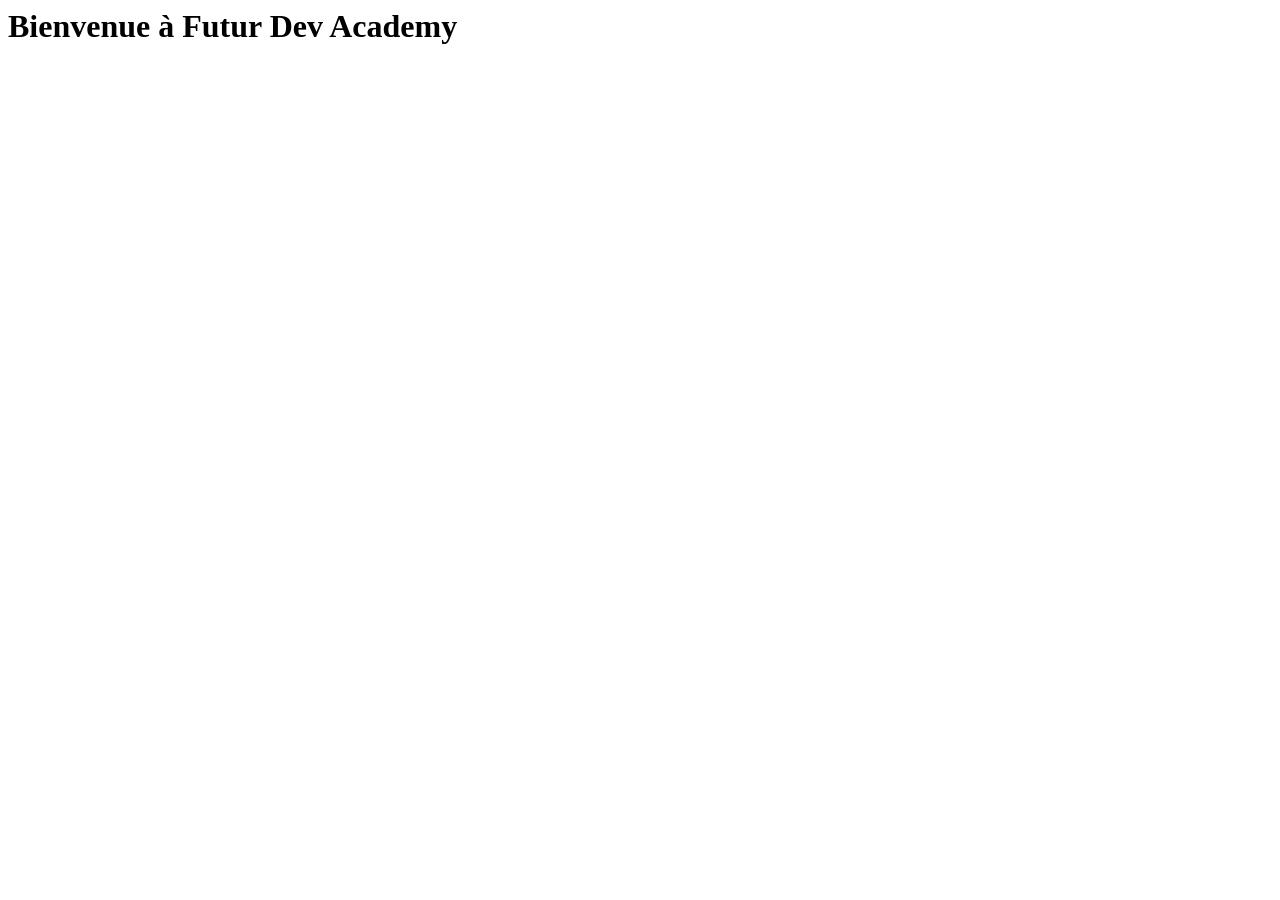
==== index.html @ dc6f379e "test" ====
<meta charset="UTF-8">
    <meta name="viewport" content="width=device-width, initial-scale=1.0">
    <title>Futur Dev Academy</title>
    <link rel="stylesheet" href="style.css">
</head>
<body>
    <h1>Bienvenue à Futur Dev Academy</h1>
    <script src="main.Js" ></script>
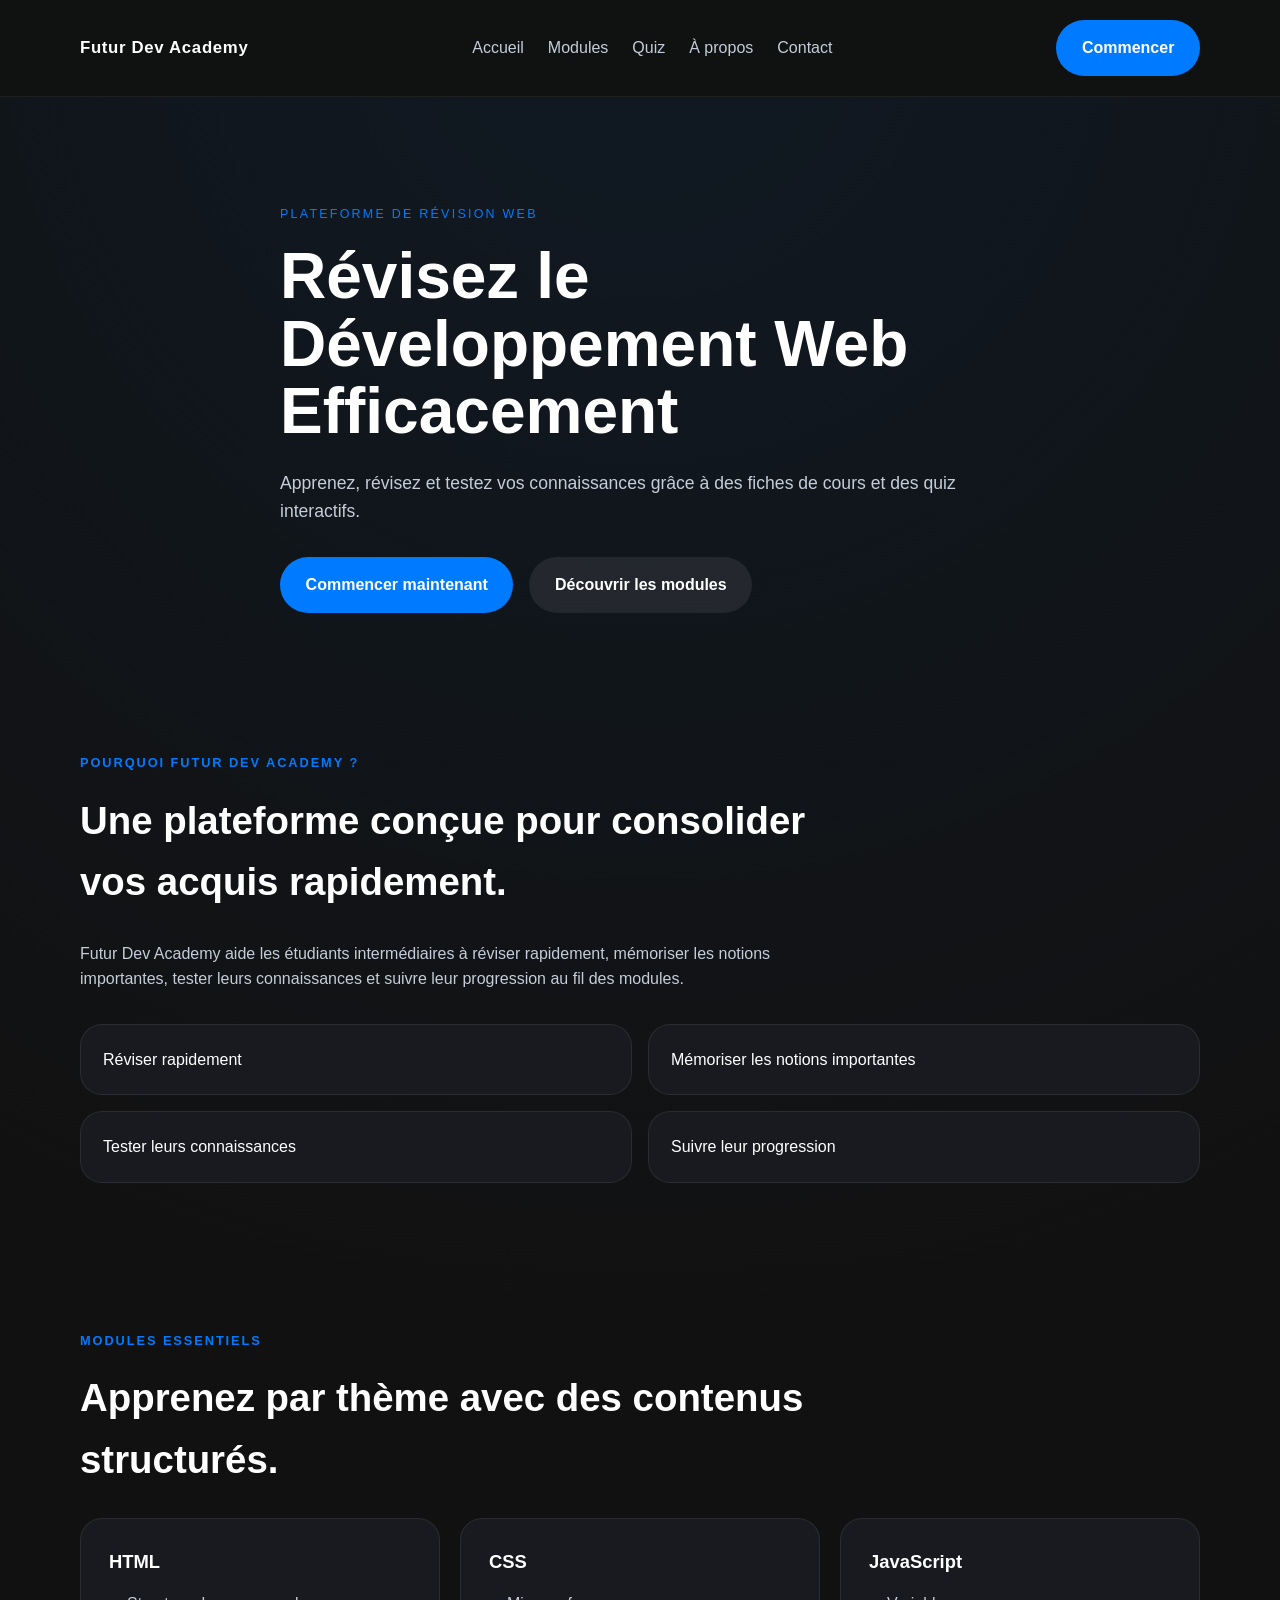
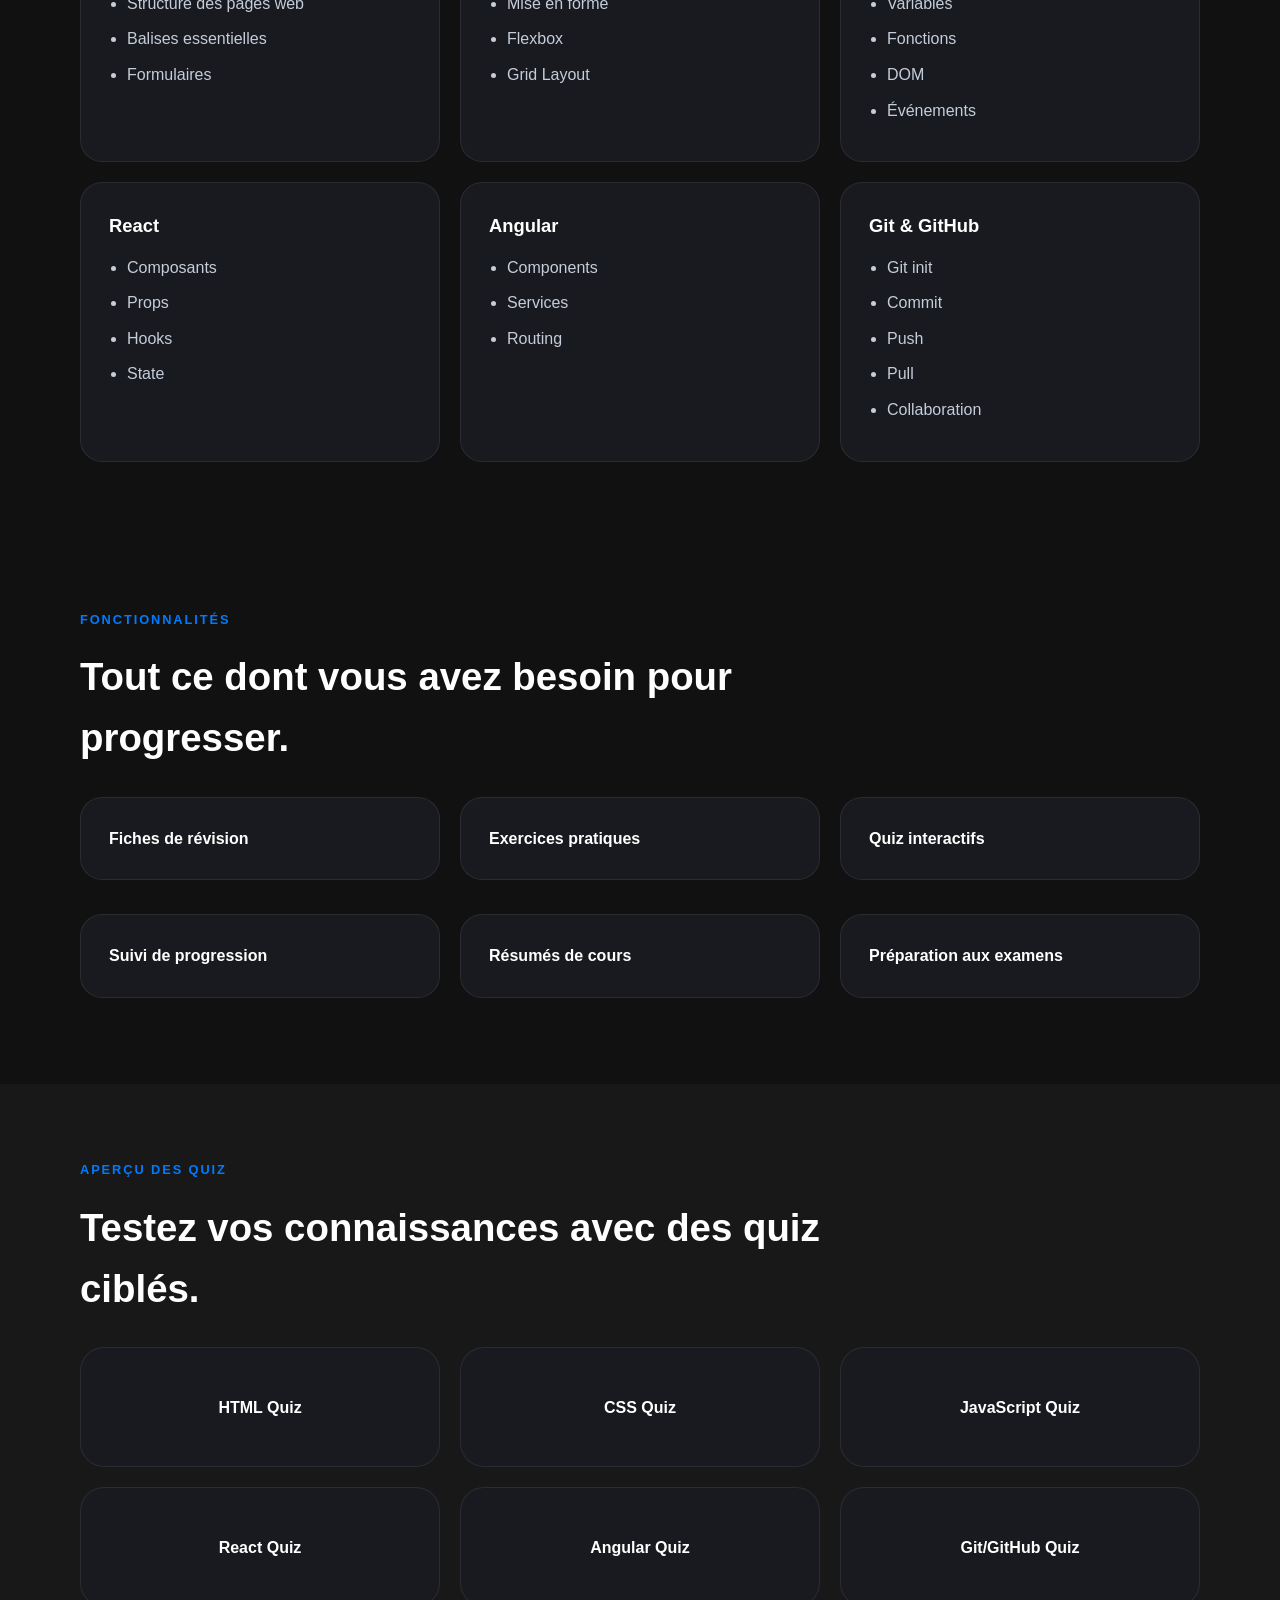
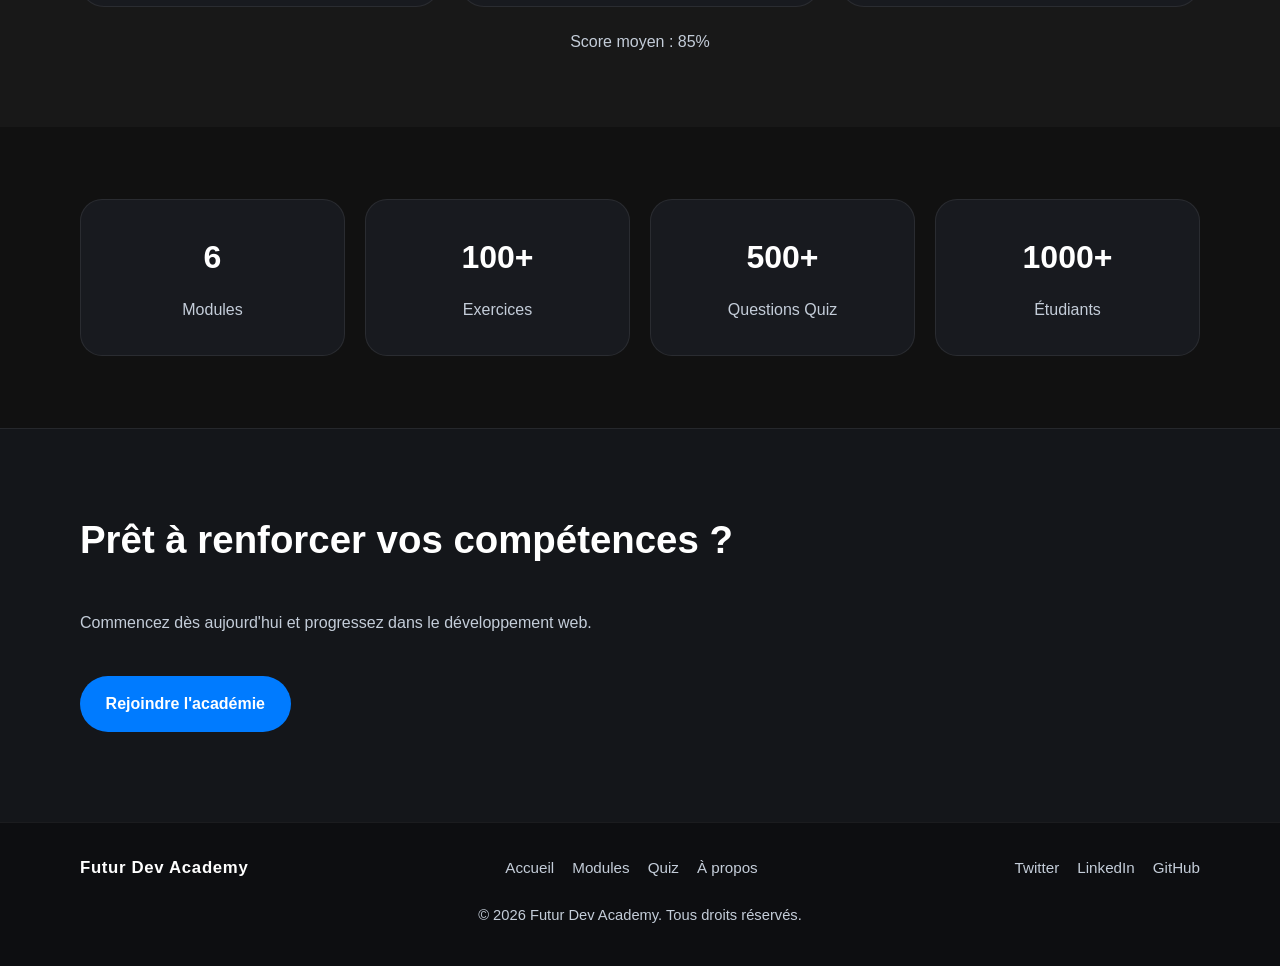
==== commit 6d98a7ff: "update" ====
--- a/index.html
+++ b/index.html
@@ -1,8 +1,207 @@
+<!DOCTYPE html>
+<html lang="fr">
+<head>
     <meta charset="UTF-8">
     <meta name="viewport" content="width=device-width, initial-scale=1.0">
     <title>Futur Dev Academy</title>
     <link rel="stylesheet" href="style.css">
 </head>
 <body>
-    <h1>Bienvenue à Futur Dev Academy</h1>
-    <script src="main.Js" ></script>+    <!-- Header principal de la page -->
+    <header class="site-header">
+        <div class="container header-inner">
+            <a href="#accueil" class="brand">Futur Dev Academy</a>
+            <nav class="main-nav" aria-label="Menu principal">
+                <a href="#accueil">Accueil</a>
+                <a href="#modules">Modules</a>
+                <a href="#quiz">Quiz</a>
+                <a href="#presentation">À propos</a>
+                <a href="#contact">Contact</a>
+            </nav>
+            <a href="#cta" class="btn btn-primary header-btn">Commencer</a>
+        </div>
+    </header>
+
+    <main>
+        <!-- Section héros avec message principal et boutons d'action -->
+        <section class="hero" id="accueil">
+            <div class="container hero-content">
+                <p class="eyebrow">Plateforme de révision web</p>
+                <h1>Révisez le Développement Web Efficacement</h1>
+                <p class="hero-text">Apprenez, révisez et testez vos connaissances grâce à des fiches de cours et des quiz interactifs.</p>
+                <div class="hero-actions">
+                    <a href="#cta" class="btn btn-primary">Commencer maintenant</a>
+                    <a href="#modules" class="btn btn-secondary">Découvrir les modules</a>
+                </div>
+            </div>
+        </section>
+
+        <!-- Section de présentation de la plateforme -->
+        <section class="presentation" id="presentation">
+            <div class="container section-block">
+                <div class="section-header">
+                    <span class="section-label">Pourquoi Futur Dev Academy ?</span>
+                    <h2>Une plateforme conçue pour consolider vos acquis rapidement.</h2>
+                </div>
+                <p class="section-description">Futur Dev Academy aide les étudiants intermédiaires à réviser rapidement, mémoriser les notions importantes, tester leurs connaissances et suivre leur progression au fil des modules.</p>
+                <div class="feature-list">
+                    <div class="feature-item">Réviser rapidement</div>
+                    <div class="feature-item">Mémoriser les notions importantes</div>
+                    <div class="feature-item">Tester leurs connaissances</div>
+                    <div class="feature-item">Suivre leur progression</div>
+                </div>
+            </div>
+        </section>
+
+        <!-- Section des modules proposés -->
+        <section class="modules" id="modules">
+            <div class="container section-block">
+                <div class="section-header">
+                    <span class="section-label">Modules essentiels</span>
+                    <h2>Apprenez par thème avec des contenus structurés.</h2>
+                </div>
+                <div class="module-grid">
+                    <article class="module-card">
+                        <h3>HTML</h3>
+                        <ul>
+                            <li>Structure des pages web</li>
+                            <li>Balises essentielles</li>
+                            <li>Formulaires</li>
+                        </ul>
+                    </article>
+                    <article class="module-card">
+                        <h3>CSS</h3>
+                        <ul>
+                            <li>Mise en forme</li>
+                            <li>Flexbox</li>
+                            <li>Grid Layout</li>
+                        </ul>
+                    </article>
+                    <article class="module-card">
+                        <h3>JavaScript</h3>
+                        <ul>
+                            <li>Variables</li>
+                            <li>Fonctions</li>
+                            <li>DOM</li>
+                            <li>Événements</li>
+                        </ul>
+                    </article>
+                    <article class="module-card">
+                        <h3>React</h3>
+                        <ul>
+                            <li>Composants</li>
+                            <li>Props</li>
+                            <li>Hooks</li>
+                            <li>State</li>
+                        </ul>
+                    </article>
+                    <article class="module-card">
+                        <h3>Angular</h3>
+                        <ul>
+                            <li>Components</li>
+                            <li>Services</li>
+                            <li>Routing</li>
+                        </ul>
+                    </article>
+                    <article class="module-card">
+                        <h3>Git &amp; GitHub</h3>
+                        <ul>
+                            <li>Git init</li>
+                            <li>Commit</li>
+                            <li>Push</li>
+                            <li>Pull</li>
+                            <li>Collaboration</li>
+                        </ul>
+                    </article>
+                </div>
+            </div>
+        </section>
+
+        <section class="features" id="fonctionnalites">
+            <div class="container section-block">
+                <div class="section-header">
+                    <span class="section-label">Fonctionnalités</span>
+                    <h2>Tout ce dont vous avez besoin pour progresser.</h2>
+                </div>
+                <div class="feature-grid">
+                    <article class="feature-card">Fiches de révision</article>
+                    <article class="feature-card">Exercices pratiques</article>
+                    <article class="feature-card">Quiz interactifs</article>
+                    <article class="feature-card">Suivi de progression</article>
+                    <article class="feature-card">Résumés de cours</article>
+                    <article class="feature-card">Préparation aux examens</article>
+                </div>
+            </div>
+        </section>
+
+        <!-- Section d'aperçu des quiz disponibles -->
+        <section class="quiz" id="quiz">
+            <div class="container section-block">
+                <div class="section-header">
+                    <span class="section-label">Aperçu des quiz</span>
+                    <h2>Testez vos connaissances avec des quiz ciblés.</h2>
+                </div>
+                <div class="quiz-grid">
+                    <article class="quiz-card">HTML Quiz</article>
+                    <article class="quiz-card">CSS Quiz</article>
+                    <article class="quiz-card">JavaScript Quiz</article>
+                    <article class="quiz-card">React Quiz</article>
+                    <article class="quiz-card">Angular Quiz</article>
+                    <article class="quiz-card">Git/GitHub Quiz</article>
+                </div>
+                <div class="quiz-score">Score moyen : 85%</div>
+            </div>
+        </section>
+
+        <section class="stats" id="statistiques">
+            <div class="container section-block">
+                <div class="stats-grid">
+                    <div class="stat-card">
+                        <strong>6</strong>
+                        <span>Modules</span>
+                    </div>
+                    <div class="stat-card">
+                        <strong>100+</strong>
+                        <span>Exercices</span>
+                    </div>
+                    <div class="stat-card">
+                        <strong>500+</strong>
+                        <span>Questions Quiz</span>
+                    </div>
+                    <div class="stat-card">
+                        <strong>1000+</strong>
+                        <span>Étudiants</span>
+                    </div>
+                </div>
+            </div>
+        </section>
+
+        <!-- Section d'appel à l'action finale -->
+        <section class="cta" id="cta">
+            <div class="container cta-block">
+                <h2>Prêt à renforcer vos compétences ?</h2>
+                <p>Commencez dès aujourd'hui et progressez dans le développement web.</p>
+                <a href="#modules" class="btn btn-primary">Rejoindre l'académie</a>
+            </div>
+        </section>
+    </main>
+
+    <footer class="site-footer" id="contact">
+        <div class="container footer-inner">
+            <div class="footer-brand">Futur Dev Academy</div>
+            <div class="footer-links">
+                <a href="#accueil">Accueil</a>
+                <a href="#modules">Modules</a>
+                <a href="#quiz">Quiz</a>
+                <a href="#presentation">À propos</a>
+            </div>
+            <div class="footer-social">
+                <a href="#">Twitter</a>
+                <a href="#">LinkedIn</a>
+                <a href="#">GitHub</a>
+            </div>
+        </div>
+        <p class="footer-copy">© 2026 Futur Dev Academy. Tous droits réservés.</p>
+    </footer>
+</body>
+</html>
--- a/style.css
+++ b/style.css
@@ -0,0 +1,400 @@
+/* Futur Dev Academy - Styles globaux */
+:root {
+    color-scheme: dark;
+    --bg: #111;
+    --surface: #181a1f;
+    --surface-alt: #14161a;
+    --text: #ffffff;
+    --muted: #c4cdd9;
+    --primary: #007bff;
+    --border: rgba(255, 255, 255, 0.08);
+    --radius: 22px;
+}
+
+* {
+    box-sizing: border-box;
+}
+
+html {
+    scroll-behavior: smooth;
+}
+
+body {
+    margin: 0;
+    font-family: Inter, "Segoe UI", Roboto, Arial, sans-serif;
+    background: radial-gradient(circle at top, rgba(0, 123, 255, 0.08), transparent 32%), var(--bg);
+    color: var(--text);
+    line-height: 1.6;
+}
+
+img {
+    max-width: 100%;
+    display: block;
+}
+
+.container {
+    width: min(1120px, calc(100% - 32px));
+    margin: 0 auto;
+}
+
+button,
+a {
+    text-decoration: none;
+}
+
+.site-header {
+    position: sticky;
+    top: 0;
+    z-index: 10;
+    background: rgba(17, 17, 17, 0.95);
+    border-bottom: 1px solid rgba(255, 255, 255, 0.06);
+}
+
+.header-inner {
+    display: flex;
+    align-items: center;
+    justify-content: space-between;
+    gap: 24px;
+    padding: 20px 0;
+}
+
+.brand,
+.footer-brand {
+    font-weight: 700;
+    letter-spacing: 0.04em;
+    color: var(--text);
+    font-size: 1.05rem;
+}
+
+.main-nav {
+    display: flex;
+    gap: 24px;
+    flex-wrap: wrap;
+}
+
+.main-nav a {
+    color: var(--muted);
+    font-weight: 500;
+}
+
+.main-nav a:hover {
+    color: var(--text);
+}
+
+.header-btn,
+.btn {
+    display: inline-flex;
+    align-items: center;
+    justify-content: center;
+    border: none;
+    border-radius: 999px;
+    padding: 0.95rem 1.6rem;
+    font-weight: 600;
+    transition: transform 0.2s ease, background 0.2s ease, color 0.2s ease;
+}
+
+.btn:hover {
+    transform: translateY(-1px);
+}
+
+.btn-primary {
+    background: var(--primary);
+    color: #fff;
+}
+
+.btn-secondary {
+    background: rgba(255, 255, 255, 0.08);
+    color: var(--text);
+}
+
+.hero {
+    padding: 96px 0 64px;
+}
+
+.hero-content {
+    max-width: 720px;
+}
+
+.eyebrow {
+    display: inline-flex;
+    margin-bottom: 18px;
+    color: var(--primary);
+    text-transform: uppercase;
+    letter-spacing: 0.18em;
+    font-size: 0.78rem;
+}
+
+.hero h1 {
+    margin: 0 0 24px;
+    font-size: clamp(2.5rem, 5vw, 4rem);
+    line-height: 1.05;
+}
+
+.hero-text {
+    max-width: 700px;
+    color: var(--muted);
+    font-size: 1.1rem;
+    margin-bottom: 32px;
+}
+
+.hero-actions {
+    display: flex;
+    flex-wrap: wrap;
+    gap: 16px;
+}
+
+.section-block {
+    padding: 72px 0;
+}
+
+.section-header {
+    max-width: 760px;
+    margin-bottom: 28px;
+}
+
+.section-label {
+    display: inline-flex;
+    margin-bottom: 16px;
+    color: var(--primary);
+    font-weight: 700;
+    letter-spacing: 0.15em;
+    text-transform: uppercase;
+    font-size: 0.8rem;
+}
+
+.section-header h2 {
+    margin: 0;
+    font-size: clamp(1.8rem, 3vw, 2.8rem);
+}
+
+.section-description {
+    max-width: 720px;
+    color: var(--muted);
+    font-size: 1rem;
+}
+
+.feature-list {
+    display: grid;
+    grid-template-columns: repeat(2, minmax(0, 1fr));
+    gap: 16px;
+    margin-top: 32px;
+}
+
+.feature-item {
+    background: var(--surface);
+    padding: 22px;
+    border: 1px solid var(--border);
+    border-radius: var(--radius);
+}
+
+.module-grid,
+.feature-grid,
+.quiz-grid,
+.stats-grid {
+    display: grid;
+    gap: 20px;
+}
+
+.module-grid {
+    grid-template-columns: repeat(3, minmax(0, 1fr));
+}
+
+.module-card,
+.feature-card,
+.quiz-card,
+.stat-card {
+    background: var(--surface);
+    border: 1px solid var(--border);
+    border-radius: var(--radius);
+    padding: 28px;
+}
+
+.module-card h3,
+.feature-card,
+.quiz-card h3,
+.stat-card strong {
+    margin: 0 0 14px;
+}
+
+.module-card h3 {
+    font-size: 1.15rem;
+}
+
+.module-card ul {
+    margin: 0;
+    padding-left: 18px;
+    color: var(--muted);
+}
+
+.module-card li {
+    margin-bottom: 10px;
+}
+
+.feature-card,
+.quiz-card {
+    font-weight: 600;
+    color: var(--text);
+}
+
+.feature-grid {
+    grid-template-columns: repeat(3, minmax(0, 1fr));
+}
+
+.quiz {
+    background: rgba(255, 255, 255, 0.03);
+}
+
+.quiz-grid {
+    grid-template-columns: repeat(3, minmax(0, 1fr));
+}
+
+.quiz-card {
+    min-height: 120px;
+    display: grid;
+    place-items: center;
+    text-align: center;
+    border-radius: 24px;
+}
+
+.quiz-score {
+    margin-top: 22px;
+    color: var(--muted);
+    font-size: 1rem;
+    text-align: center;
+}
+
+.stats {
+    padding-top: 0;
+}
+
+.stats-grid {
+    grid-template-columns: repeat(4, minmax(0, 1fr));
+}
+
+.stat-card {
+    padding: 32px;
+    text-align: center;
+}
+
+.stat-card strong {
+    display: block;
+    font-size: 2rem;
+    color: var(--text);
+}
+
+.stat-card span {
+    color: var(--muted);
+    margin-top: 10px;
+    display: block;
+}
+
+.cta {
+    padding: 80px 0 90px;
+    background: var(--surface-alt);
+    border-top: 1px solid var(--border);
+}
+
+.cta-block {
+    display: grid;
+    gap: 24px;
+    justify-items: start;
+    align-items: center;
+}
+
+.cta-block h2 {
+    margin: 0;
+    font-size: clamp(2rem, 3vw, 2.6rem);
+}
+
+.cta-block p {
+    max-width: 620px;
+    color: var(--muted);
+}
+
+.site-footer {
+    background: #0d0e11;
+    border-top: 1px solid rgba(255, 255, 255, 0.06);
+    padding: 32px 0 24px;
+}
+
+.footer-inner {
+    display: flex;
+    align-items: center;
+    justify-content: space-between;
+    gap: 24px;
+    flex-wrap: wrap;
+}
+
+.footer-links,
+.footer-social {
+    display: flex;
+    gap: 18px;
+    flex-wrap: wrap;
+}
+
+.footer-links a,
+.footer-social a {
+    color: var(--muted);
+    font-size: 0.95rem;
+}
+
+.footer-links a:hover,
+.footer-social a:hover {
+    color: var(--text);
+}
+
+.footer-copy {
+    margin-top: 22px;
+    color: var(--muted);
+    font-size: 0.92rem;
+    text-align: center;
+}
+
+@media (max-width: 960px) {
+    .module-grid,
+    .feature-grid,
+    .quiz-grid {
+        grid-template-columns: repeat(2, minmax(0, 1fr));
+    }
+
+    .stats-grid {
+        grid-template-columns: repeat(2, minmax(0, 1fr));
+    }
+}
+
+@media (max-width: 720px) {
+    .header-inner {
+        flex-direction: column;
+        align-items: stretch;
+    }
+
+    .main-nav {
+        justify-content: center;
+    }
+
+    .hero {
+        padding-top: 72px;
+    }
+
+    .feature-list,
+    .module-grid,
+    .feature-grid,
+    .quiz-grid,
+    .stats-grid {
+        grid-template-columns: 1fr;
+    }
+
+    .hero-actions {
+        flex-direction: column;
+        align-items: stretch;
+    }
+
+    .btn {
+        width: 100%;
+    }
+
+    .cta-block {
+        text-align: center;
+        justify-items: center;
+    }
+}
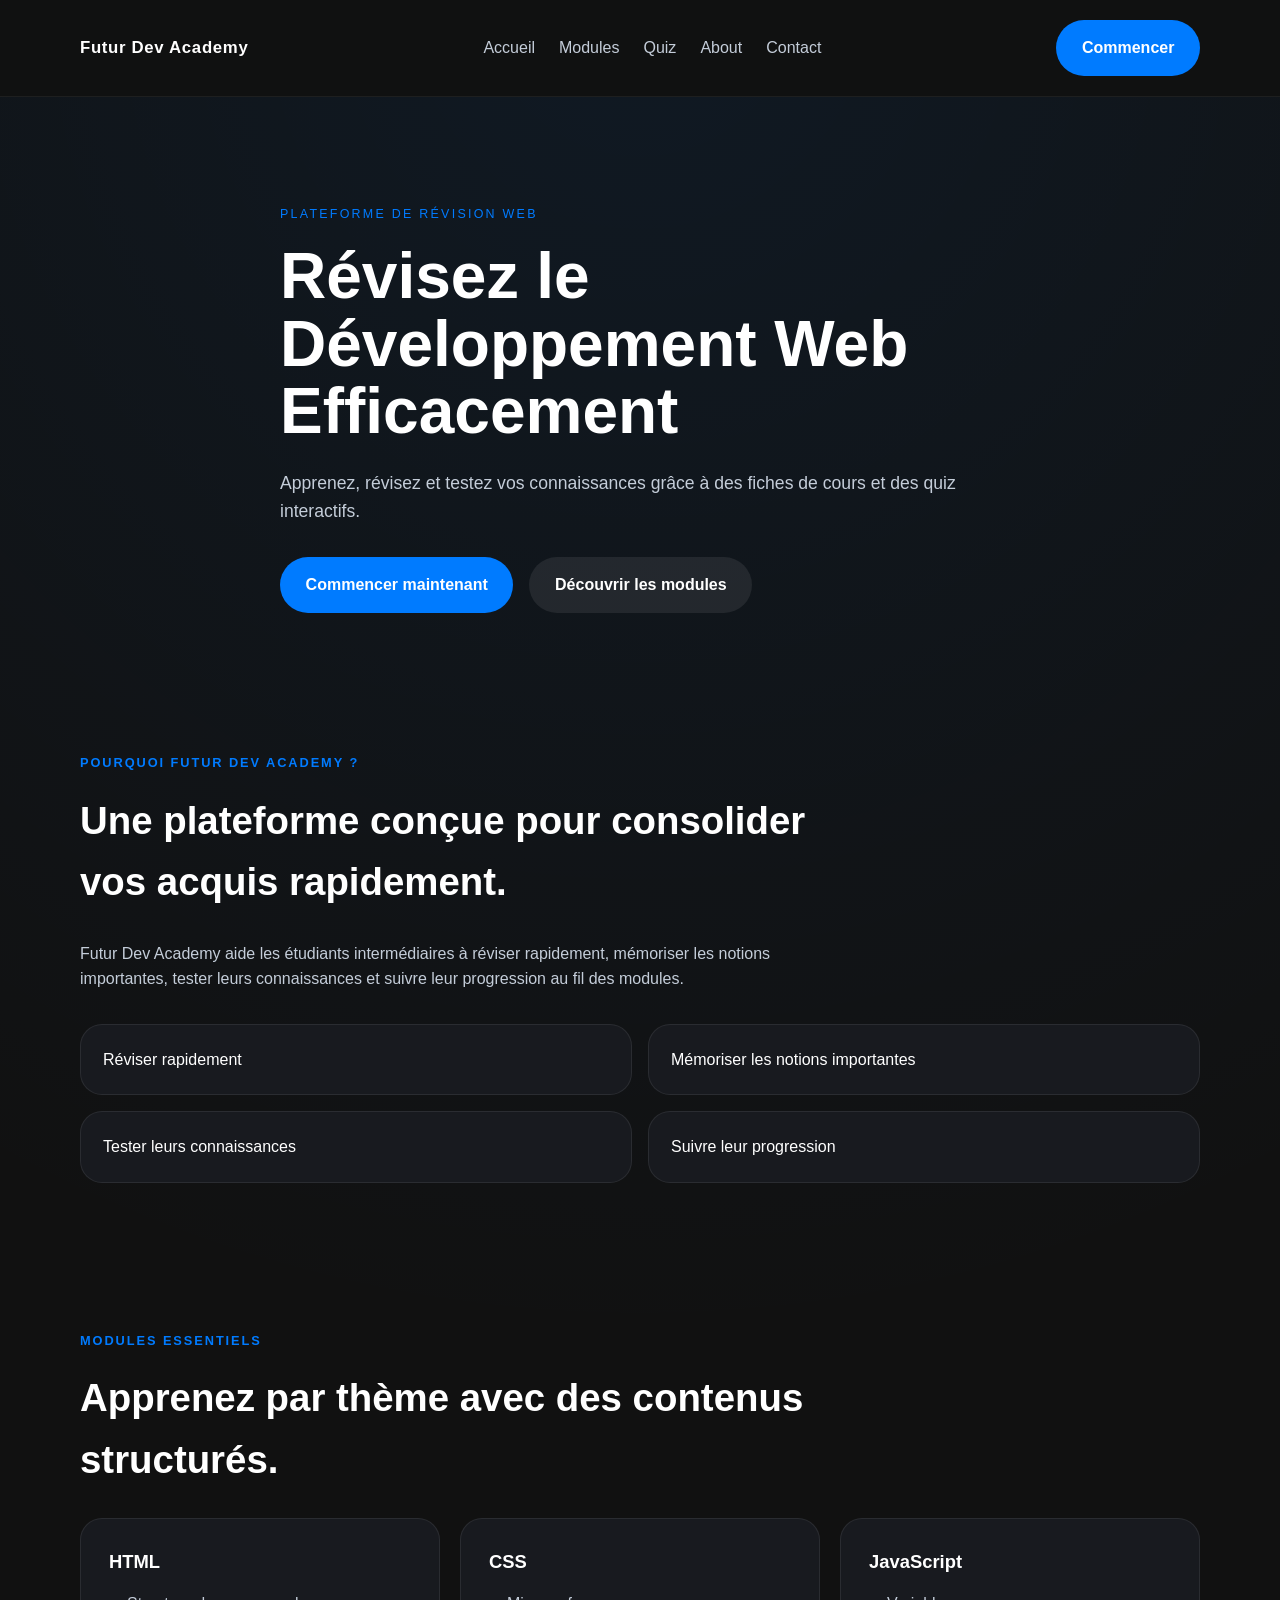
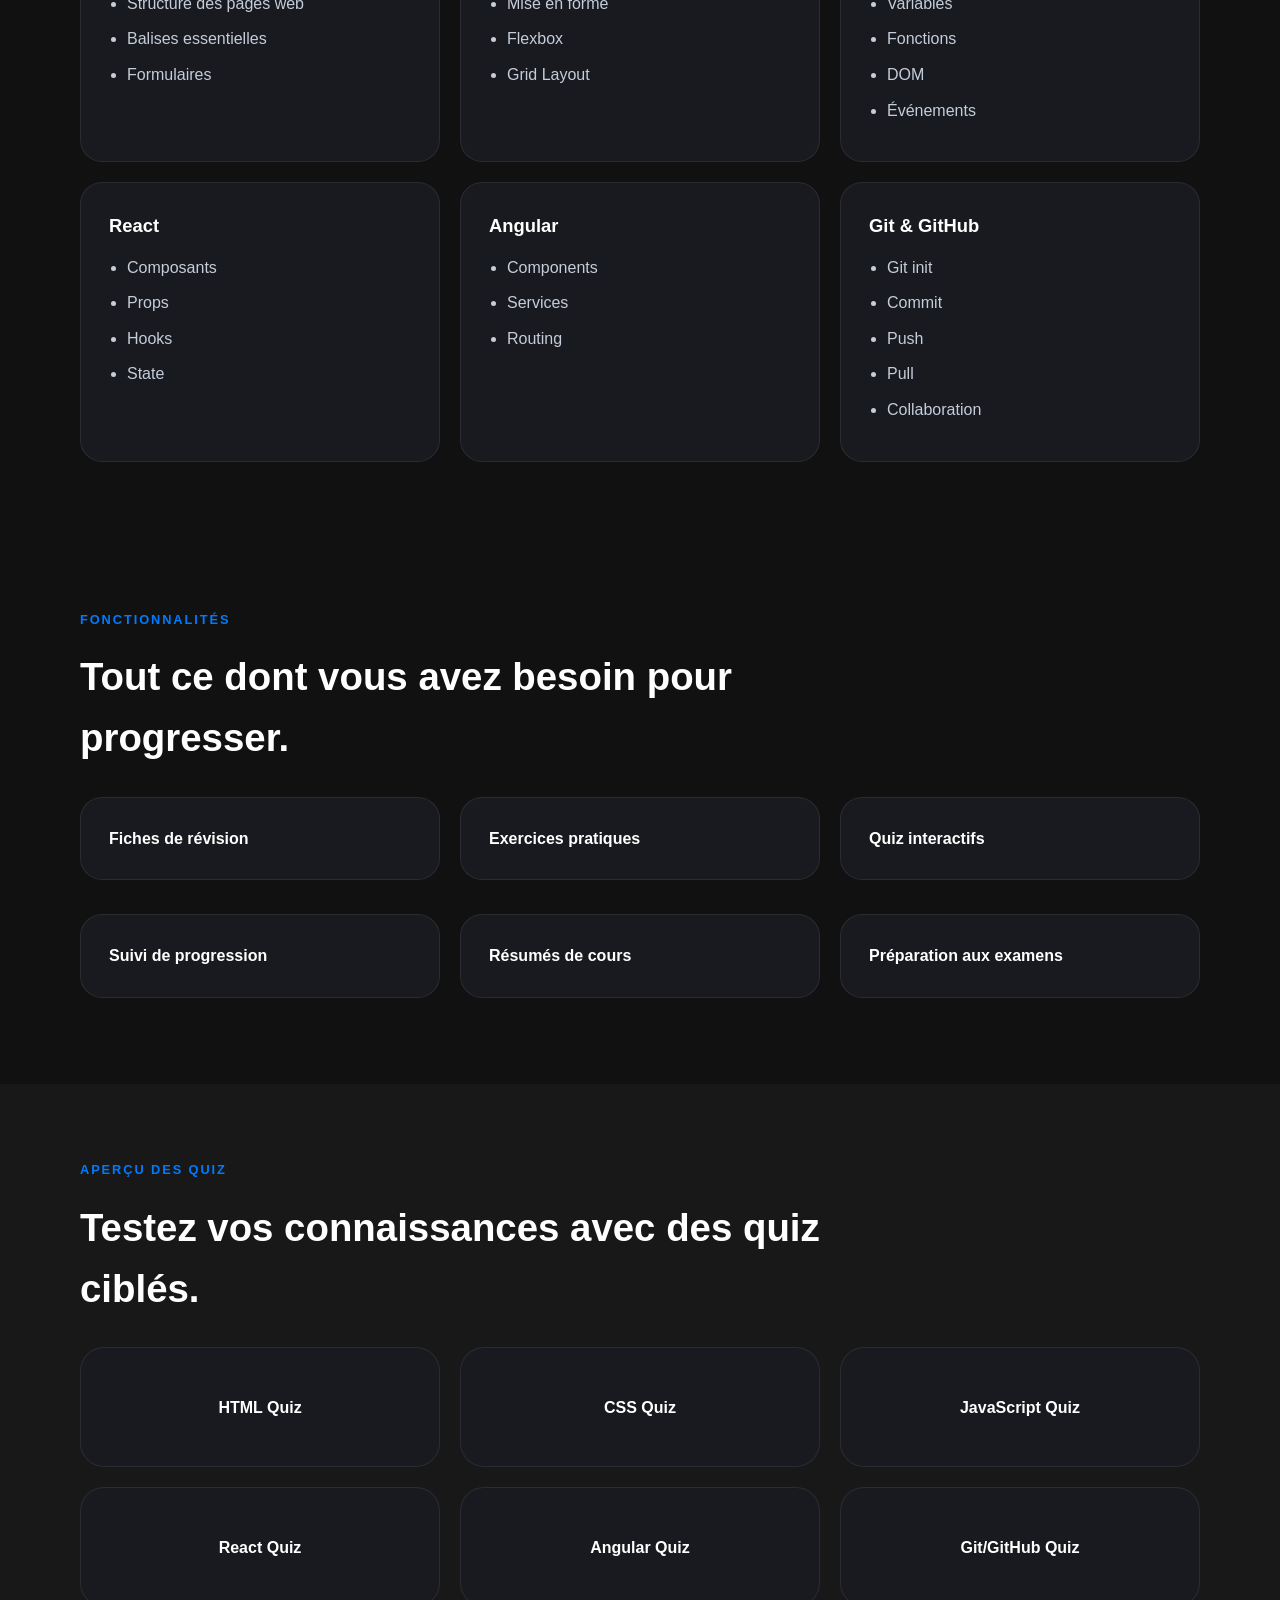
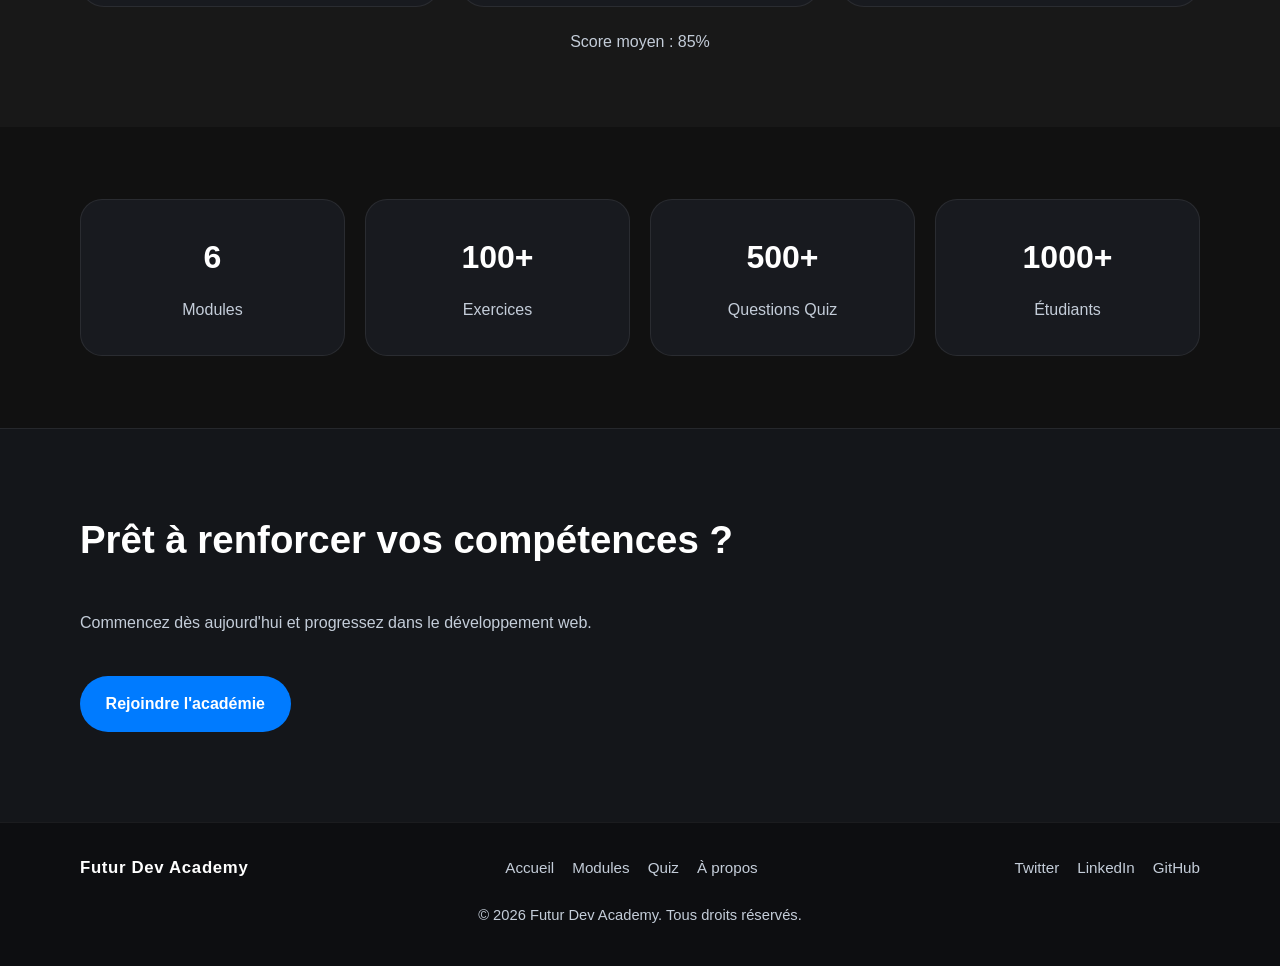
==== commit fb547f21: "test termux" ====
--- a/index.html
+++ b/index.html
@@ -9,13 +9,12 @@
 <body>
     <!-- Header principal de la page -->
     <header class="site-header">
-        <div class="container header-inner">
-            <a href="#accueil" class="brand">Futur Dev Academy</a>
+        <div class="container header-inner">            <a href="#accueil" class="brand">Futur Dev Academy</a>
             <nav class="main-nav" aria-label="Menu principal">
                 <a href="#accueil">Accueil</a>
                 <a href="#modules">Modules</a>
                 <a href="#quiz">Quiz</a>
-                <a href="#presentation">À propos</a>
+                <a href="#presentation">About</a>
                 <a href="#contact">Contact</a>
             </nav>
             <a href="#cta" class="btn btn-primary header-btn">Commencer</a>
@@ -181,7 +180,7 @@
             <div class="container cta-block">
                 <h2>Prêt à renforcer vos compétences ?</h2>
                 <p>Commencez dès aujourd'hui et progressez dans le développement web.</p>
-                <a href="#modules" class="btn btn-primary">Rejoindre l'académie</a>
+                <a href="choix.html" class="btn btn-primary">Rejoindre l'académie</a>
             </div>
         </section>
     </main>
@@ -204,4 +203,4 @@
         <p class="footer-copy">© 2026 Futur Dev Academy. Tous droits réservés.</p>
     </footer>
 </body>
-</html>+</html>
--- a/style.css
+++ b/style.css
@@ -350,6 +350,123 @@
     text-align: center;
 }
 
+/* Styles pour la page de choix (choix.html) */
+
+.choice-grid {
+    display: grid;
+    grid-template-columns: repeat(3, minmax(0, 1fr));
+    gap: 24px;
+}
+
+.choice-card {
+    background: var(--surface);
+    border: 2px solid var(--border);
+    border-radius: var(--radius);
+    padding: 32px 24px;
+    cursor: pointer;
+    transition: all 0.3s ease;
+    display: flex;
+    flex-direction: column;
+    gap: 14px;
+}
+
+.choice-card:hover {
+    border-color: var(--primary);
+    transform: translateY(-6px);
+    box-shadow: 0 12px 32px rgba(0, 123, 255, 0.12);
+}
+
+.choice-icon {
+    font-size: 2.8rem;
+    line-height: 1;
+}
+
+.choice-card h3 {
+    margin: 0;
+    font-size: 1.2rem;
+    color: var(--text);
+}
+
+.choice-description {
+    margin: 0;
+    color: var(--muted);
+    font-size: 0.95rem;
+    line-height: 1.5;
+}
+
+.choice-details {
+    display: flex;
+    flex-direction: column;
+    gap: 6px;
+    margin-top: 12px;
+    padding-top: 12px;
+    border-top: 1px solid var(--border);
+}
+
+.choice-details span {
+    font-size: 0.85rem;
+    color: var(--muted);
+}
+
+.module-selection-grid {
+    display: grid;
+    grid-template-columns: repeat(3, minmax(0, 1fr));
+    gap: 14px;
+}
+
+.module-selection-card {
+    background: var(--surface);
+    border: 1px solid var(--border);
+    border-radius: 14px;
+    padding: 18px 20px;
+    display: flex;
+    align-items: center;
+    justify-content: space-between;
+    transition: all 0.2s ease;
+    color: var(--text);
+}
+
+.module-selection-card:hover {
+    background: rgba(0, 123, 255, 0.08);
+    border-color: var(--primary);
+    transform: translateX(4px);
+}
+
+.module-name {
+    font-weight: 600;
+}
+
+.module-arrow {
+    color: var(--primary);
+    font-weight: 700;
+}
+
+.tips-grid {
+    display: grid;
+    grid-template-columns: repeat(3, minmax(0, 1fr));
+    gap: 20px;
+}
+
+.tip-card {
+    background: var(--surface);
+    border: 1px solid var(--border);
+    border-radius: var(--radius);
+    padding: 24px;
+}
+
+.tip-card h4 {
+    margin: 0 0 12px;
+    font-size: 1.1rem;
+    color: var(--text);
+}
+
+.tip-card p {
+    margin: 0;
+    color: var(--muted);
+    font-size: 0.95rem;
+    line-height: 1.6;
+}
+
 @media (max-width: 960px) {
     .module-grid,
     .feature-grid,
@@ -358,6 +475,12 @@
     }
 
     .stats-grid {
+        grid-template-columns: repeat(2, minmax(0, 1fr));
+    }
+
+    .choice-grid,
+    .module-selection-grid,
+    .tips-grid {
         grid-template-columns: repeat(2, minmax(0, 1fr));
     }
 }
@@ -384,6 +507,12 @@
         grid-template-columns: 1fr;
     }
 
+    .choice-grid,
+    .module-selection-grid,
+    .tips-grid {
+        grid-template-columns: 1fr;
+    }
+
     .hero-actions {
         flex-direction: column;
         align-items: stretch;
